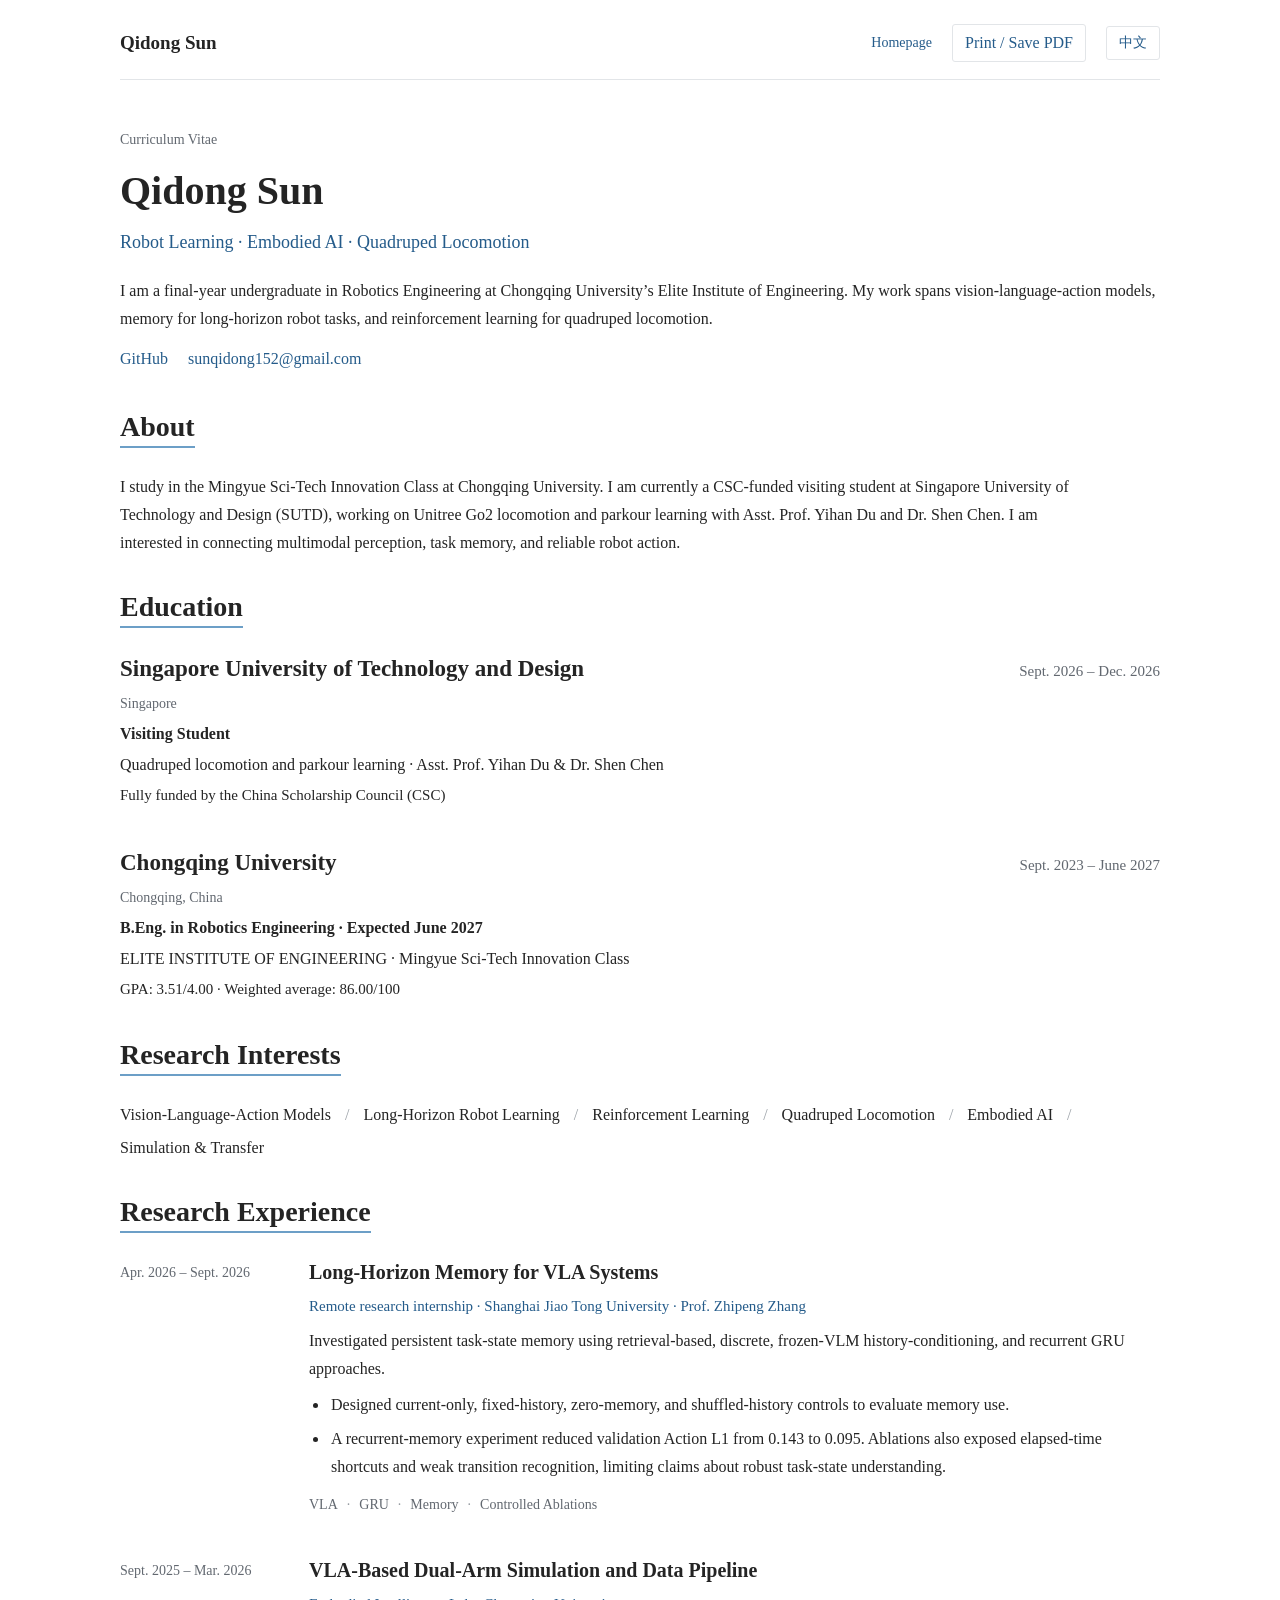
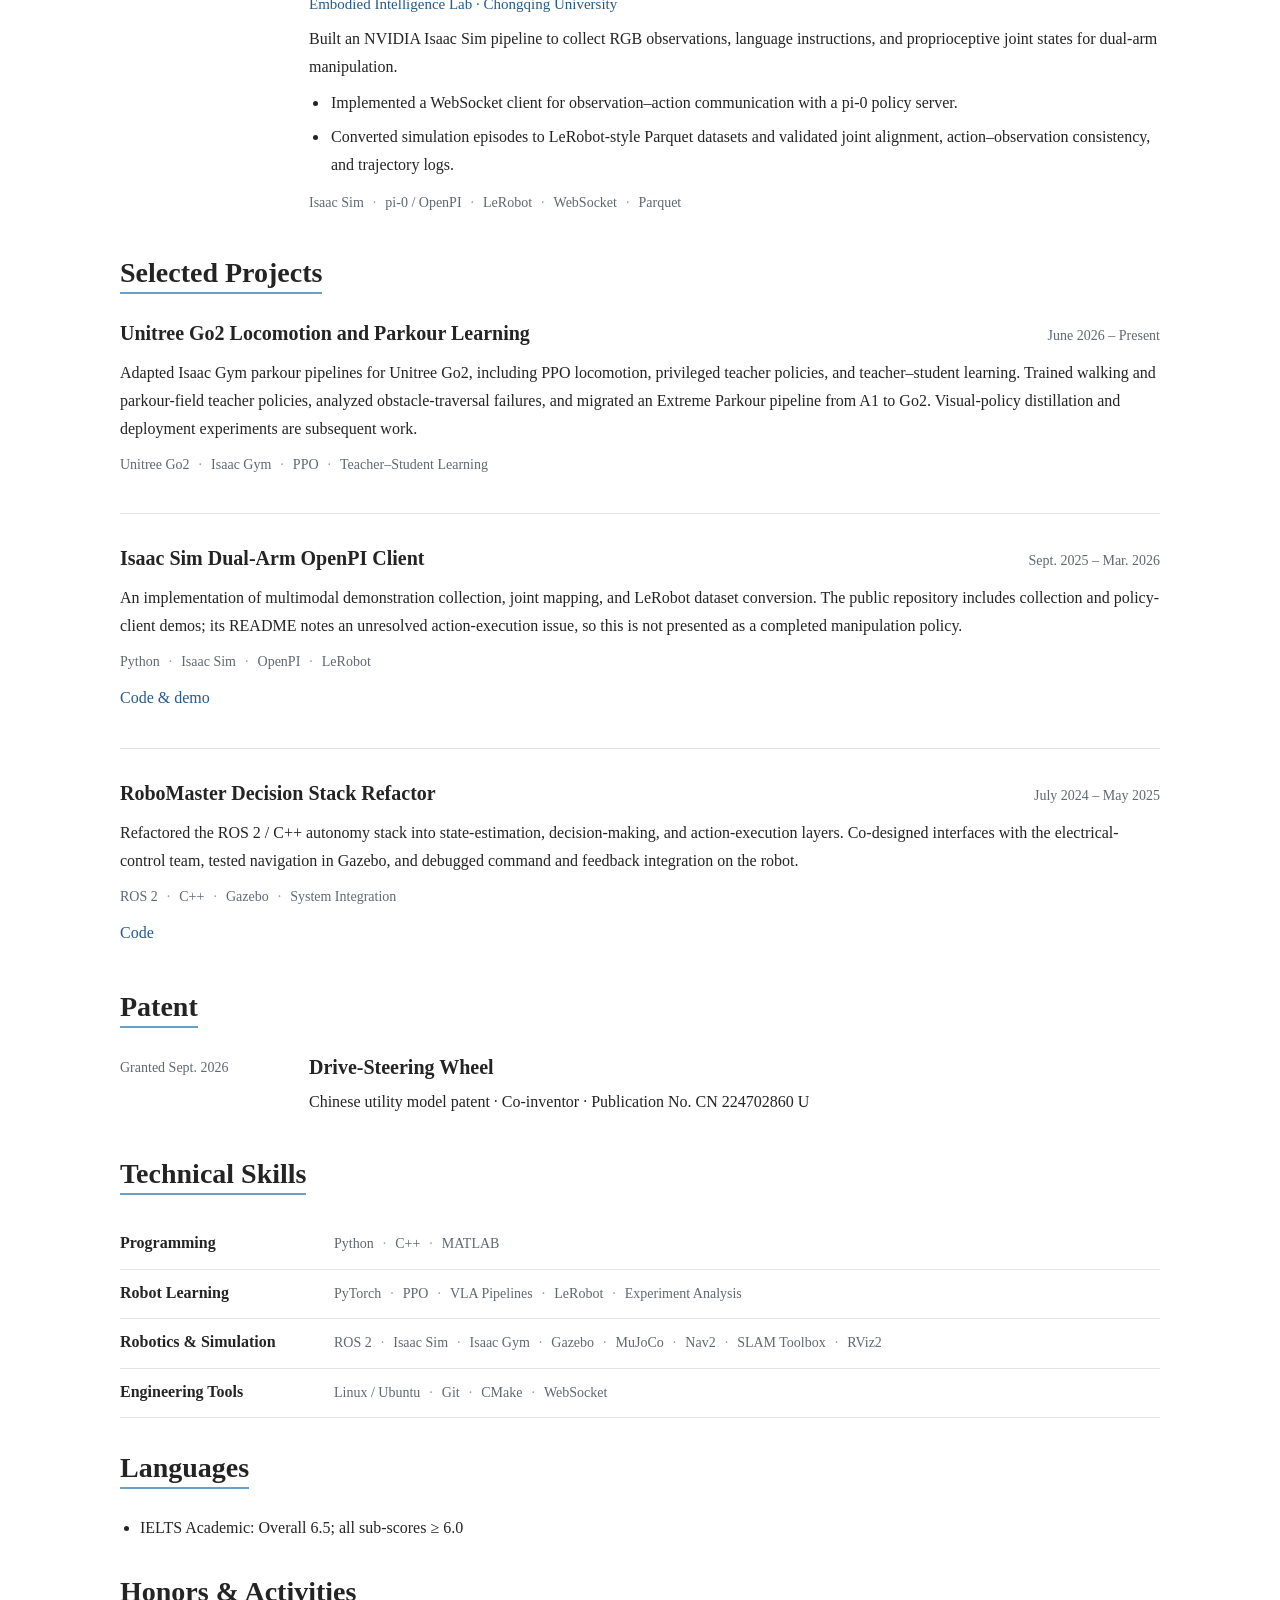
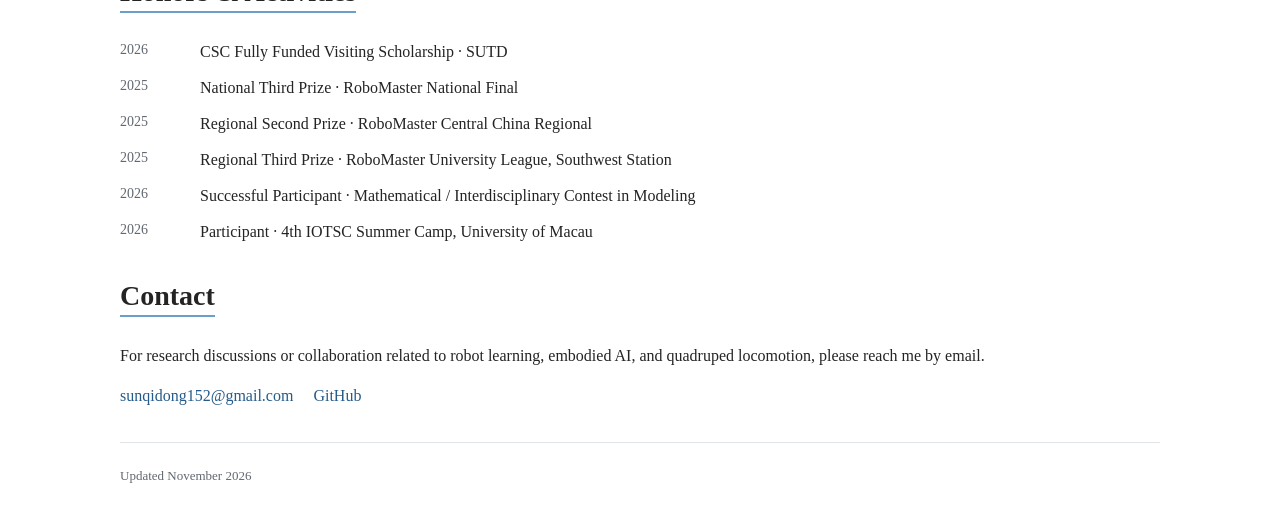
==== cv.html @ e9b8acc6 "Update academic portfolio and privacy-safe public CV" ====
<!doctype html>
<html lang="en">
  <head>
    <meta charset="utf-8" />
    <meta name="viewport" content="width=device-width, initial-scale=1" />
    <meta name="description" content="Qidong Sun — public curriculum vitae in robotics and robot learning." />
    <meta http-equiv="Content-Security-Policy" content="default-src 'self'; script-src 'self'; style-src 'self'; img-src 'self'; connect-src 'none'; object-src 'none'; base-uri 'self'; form-action 'none'" />
    <meta name="referrer" content="no-referrer" />
    <title>Qidong Sun | Curriculum Vitae</title>
    <link rel="stylesheet" href="styles.css?v=20261105" />
  </head>
  <body class="cv-page" data-view="cv">
    <!-- 公开版简历与首页共用 site-data.js，不读取申请文件夹里的任何文件。 -->
    <div class="page">
      <header class="topbar">
        <a class="site-title" href="index.html" id="site-title">Qidong Sun</a>
        <div class="nav-wrap">
          <nav id="main-nav" aria-label="Navigation"></nav>
          <button class="print-button" id="print-cv" type="button">Print / Save PDF</button>
          <button class="lang-toggle" id="lang-toggle" type="button" aria-label="切换为中文">中文</button>
        </div>
      </header>
      <main>
        <section class="hero" aria-labelledby="hero-name">
          <p class="small-label" id="hero-label"></p>
          <h1 id="hero-name">Qidong Sun</h1>
          <p class="subtitle" id="hero-subtitle"></p>
          <p id="hero-summary"></p>
          <p class="links" id="hero-links"></p>
        </section>
        <section id="about"><h2 data-section-title="about"></h2><p id="about-text"></p></section>
        <section id="education"><h2 data-section-title="education"></h2><div class="education-list" id="education-list"></div></section>
        <section id="interests"><h2 data-section-title="interests"></h2><div class="interest-list" id="interest-list"></div></section>
        <section id="research"><h2 data-section-title="research"></h2><div class="item-list" id="research-list"></div></section>
        <section id="projects"><h2 data-section-title="projects"></h2><div class="project-list" id="project-list"></div></section>
        <section id="patents"><h2 data-section-title="patents"></h2><div class="item-list" id="patent-list"></div></section>
        <section id="skills"><h2 data-section-title="skills"></h2><div id="skill-list"></div></section>
        <section id="certificates"><h2 data-section-title="certificates"></h2><ul class="plain-list" id="certificate-list"></ul></section>
        <section id="awards"><h2 data-section-title="awards"></h2><ul class="plain-list" id="award-list"></ul></section>
        <section id="contact"><h2 data-section-title="contact"></h2><p id="contact-text"></p><p class="links" id="contact-links"></p></section>
      </main>
      <footer><span id="footer-updated"></span></footer>
    </div>
    <noscript>This page needs JavaScript. Contact: sunqidong152@gmail.com</noscript>
    <script src="site-data.js?v=20261105"></script>
    <script src="script.js?v=20261105"></script>
  </body>
</html>
---- styles.css ----
/* 可修改：主色、文字色与页面宽度。延续简洁学术主页，不依赖外部字体服务。 */
:root {
  --text: #242424;
  --muted: #626870;
  --link: #245b8a;
  --line: #e2e5e8;
  --page-width: 1040px;
}
* { box-sizing: border-box; letter-spacing: 0; }
html { scroll-behavior: smooth; scroll-padding-top: 24px; }
body {
  margin: 0;
  background: #fff;
  color: var(--text);
  font-family: Georgia, "Times New Roman", "Noto Serif SC", "Songti SC", SimSun, serif;
  font-size: 16px;
  line-height: 1.75;
}
[hidden] { display: none !important; }
a { color: var(--link); text-decoration: none; text-underline-offset: 4px; }
a:hover { text-decoration: underline; }
a:focus-visible, button:focus-visible { outline: 2px solid var(--link); outline-offset: 5px; }
button { font: inherit; cursor: pointer; }
p, h1, h2, h3 { margin-top: 0; }
p { margin-bottom: 12px; }
h1 { margin-bottom: 12px; font-size: 40px; line-height: 1.2; font-weight: 600; }
h2 {
  display: table;
  margin-bottom: 25px;
  padding-bottom: 2px;
  border-bottom: 2px solid #6c9fc7;
  font-size: 28px;
  line-height: 1.25;
  font-weight: 600;
}
h3 { margin-bottom: 7px; font-size: 20px; line-height: 1.4; font-weight: 600; }
.page { width: min(var(--page-width), calc(100% - 48px)); margin: 0 auto; }
.topbar {
  display: flex;
  align-items: center;
  justify-content: space-between;
  gap: 24px;
  padding: 24px 0 17px;
  border-bottom: 1px solid var(--line);
}
.site-title { color: var(--text); font-weight: 600; font-size: 19px; white-space: nowrap; }
.nav-wrap, nav { display: flex; align-items: center; flex-wrap: wrap; }
.nav-wrap { justify-content: flex-end; gap: 20px; }
nav { gap: 16px; font-size: 14px; }
.lang-toggle {
  flex: 0 0 54px;
  min-width: 54px;
  height: 34px;
  padding: 2px 7px;
  background: #fff;
  border: 1px solid var(--line);
  border-radius: 3px;
  color: var(--link);
  font-size: 14px;
  line-height: 1;
}
.lang-toggle:hover { border-color: var(--link); }
main { padding-top: 48px; }
section { margin-bottom: 54px; }
.hero { padding-bottom: 6px; }
.hero.has-portrait { display: grid; grid-template-columns: 170px minmax(0, 1fr); gap: 36px; }
.hero-copy { max-width: 900px; }
.hero-copy > p:not(.small-label):not(.button-row) { max-width: 840px; }
.small-label { margin-bottom: 14px; color: var(--muted); font-size: 14px; }
.subtitle { color: var(--link); font-size: 18px; margin-bottom: 19px; }
.portrait { width: 170px; height: 205px; overflow: hidden; }
.portrait img { width: 100%; height: 100%; object-fit: cover; }
.button-row, .links { display: flex; flex-wrap: wrap; align-items: center; gap: 8px 20px; }
.button-row { margin: 18px 0 0; }
.button-row a { text-decoration: underline; }
.links { margin-bottom: 0; }
#about-text { max-width: 970px; }

/* 可修改：教育经历采用校徽在左、学校在右、日期靠右的布局。 */
.education-list { display: grid; gap: 36px; }
.education-item { display: grid; grid-template-columns: 126px minmax(0, 1fr); gap: 30px; }
.education-logo-set { display: flex; flex-direction: column; gap: 12px; align-items: center; padding-top: 6px; }
.education-logo { width: auto; height: auto; max-width: 124px; max-height: 102px; object-fit: contain; }
.education-logo + .education-logo { max-width: 68px; max-height: 68px; }
.education-main h3 { font-size: 23px; }
.education-main p { margin-bottom: 3px; }
.entry-heading { display: flex; align-items: baseline; justify-content: space-between; gap: 12px 24px; }
.entry-heading h3 { min-width: 0; }
.entry-heading > .education-time, .entry-heading > .item-time { flex-shrink: 0; }
.education-time { color: var(--muted); font-size: 15px; }
.education-degree { font-weight: 600; }
.education-note { font-size: 15px; }
.location { font-size: 14px; color: var(--muted); }
.interest-list { display: flex; flex-wrap: wrap; gap: 5px 0; }
.interest-list span { display: inline-block; }
.interest-list span:not(:last-child)::after { content: "/"; color: #9da3a9; margin: 0 14px; }
.item-list, .project-list { display: grid; gap: 30px; }
.text-item { display: grid; grid-template-columns: 165px minmax(0, 1fr); gap: 24px; }
.item-time, .list-time { color: var(--muted); font-size: 14px; }
.text-item > .item-time { padding-top: 3px; }
.text-item p { margin-bottom: 8px; }
.affiliation { color: var(--link); font-size: 15px; }
.highlights { margin: 8px 0 12px; padding-left: 20px; }
.highlights li { padding-left: 2px; margin-bottom: 6px; }
.project-item { padding-bottom: 26px; border-bottom: 1px solid var(--line); }
.project-item:last-child { padding-bottom: 0; border-bottom: 0; }
.project-item.has-media { display: grid; grid-template-columns: 220px minmax(0, 1fr); gap: 26px; }
.project-item.has-media .entry-heading { display: block; }
.project-media { width: 220px; aspect-ratio: 4 / 3; background: #f5f6f7; overflow: hidden; margin-top: 4px; }
.project-media img { width: 100%; height: 100%; object-fit: contain; }
.project-copy p { margin-bottom: 10px; }
.tech-list, .skill-row p { display: flex; flex-wrap: wrap; gap: 3px 0; }
.tech-list { margin-bottom: 9px; }
.tech-list span, .skill-row span { color: var(--muted); font-size: 14px; }
.tech-list span:not(:last-child)::after, .skill-row span:not(:last-child)::after { content: "·"; padding: 0 9px; color: #92989e; }
.skill-row { display: grid; grid-template-columns: 190px minmax(0, 1fr); gap: 24px; padding: 12px 0; border-bottom: 1px solid var(--line); }
.skill-row h3 { margin-bottom: 0; font-size: 16px; }
.skill-row p { margin-bottom: 0; }
.plain-list { margin: 0; padding-left: 20px; }
.plain-list li { margin-bottom: 8px; }
#award-list { padding-left: 0; list-style: none; }
#award-list li { display: grid; grid-template-columns: 64px minmax(0, 1fr); gap: 16px; }
footer { display: flex; flex-wrap: wrap; justify-content: space-between; gap: 12px; padding: 22px 0 30px; border-top: 1px solid var(--line); color: var(--muted); font-size: 13px; }
.skip-link { position: fixed; left: 12px; top: -90px; z-index: 10; background: #fff; padding: 10px 16px; border: 1px solid var(--link); }
.skip-link:focus { top: 10px; }
.reveal { opacity: 0; transform: translateY(10px); transition: opacity 450ms ease, transform 450ms ease; }
.reveal.is-visible { opacity: 1; transform: none; }

/* 公开简历与首页共用内容，打印时隐藏导航和按钮。 */
.cv-page .hero { margin-bottom: 30px; }
.cv-page section { margin-bottom: 32px; }
.cv-page .print-button { border: 1px solid var(--line); background: #fff; padding: 4px 12px; border-radius: 3px; color: var(--link); }
.cv-page .education-item { grid-template-columns: 1fr; }
.cv-page .education-logo-set { display: none; }
.cv-page .project-item.has-media { display: block; }
.cv-page .project-media { display: none; }

@media (max-width: 1000px) {
  .entry-heading { flex-wrap: wrap; gap: 0 20px; }
  .entry-heading > .education-time { width: 100%; margin-bottom: 6px; }
}
@media (max-width: 760px) {
  .page { width: calc(100% - 36px); }
  .topbar { align-items: flex-start; flex-wrap: wrap; gap: 14px; padding-top: 20px; }
  .nav-wrap { width: 100%; justify-content: space-between; flex-wrap: nowrap; gap: 16px; align-items: flex-start; }
  nav { gap: 8px 14px; font-size: 14px; }
  main { padding-top: 32px; }
  section { margin-bottom: 40px; }
  h1 { font-size: 34px; }
  h2 { font-size: 26px; margin-bottom: 22px; }
  h3 { font-size: 19px; }
  .hero.has-portrait { grid-template-columns: 1fr; gap: 24px; }
  .portrait { width: 140px; height: 170px; }
  .subtitle { font-size: 17px; }
  .education-item { grid-template-columns: 76px minmax(0, 1fr); gap: 17px; }
  .education-logo { max-width: 74px; max-height: 78px; }
  .education-logo + .education-logo { max-width: 52px; max-height: 52px; }
  .education-main h3 { font-size: 21px; }
  .education-time { font-size: 14px; }
  .text-item { grid-template-columns: 1fr; gap: 2px; }
  .text-item > .item-time { margin-bottom: 3px; }
  .project-item.has-media { grid-template-columns: 1fr; gap: 18px; }
  .project-media { width: min(100%, 360px); }
  .skill-row { grid-template-columns: 1fr; gap: 3px; }
  .entry-heading { display: block; }
  .entry-heading h3 { margin-bottom: 4px; }
  .cv-page .nav-wrap { flex-wrap: wrap; }
}
@media (prefers-reduced-motion: reduce) {
  html { scroll-behavior: auto; }
  *, *::before, *::after { animation: none !important; transition: none !important; }
  .reveal { opacity: 1; transform: none; }
}
@media print {
  @page { margin: 16mm; }
  body { font-size: 10pt; line-height: 1.45; }
  .page { width: 100%; }
  .topbar, .skip-link, .print-button, .project-media, .portrait, footer, #contact { display: none !important; }
  main { padding: 0; }
  section, .cv-page section { margin-bottom: 18px; }
  h1 { font-size: 23pt; }
  h2 { font-size: 15pt; margin-bottom: 12px; break-after: avoid; }
  h3, .education-main h3 { font-size: 12pt; break-after: avoid; }
  .hero { margin-bottom: 16px; }
  .reveal { opacity: 1; transform: none; }
  .education-item, .project-item.has-media { display: block; }
  .education-logo-set { display: none; }
  .item-time, .list-time, .tech-list span, .skill-row span { font-size: 9pt; }
  .education-time { font-size: 10pt; }
  .text-item { grid-template-columns: 125px minmax(0, 1fr); gap: 16px; }
  .education-item, .project-item, .text-item, .skill-row, li { break-inside: avoid; }
  a { color: inherit; }
}
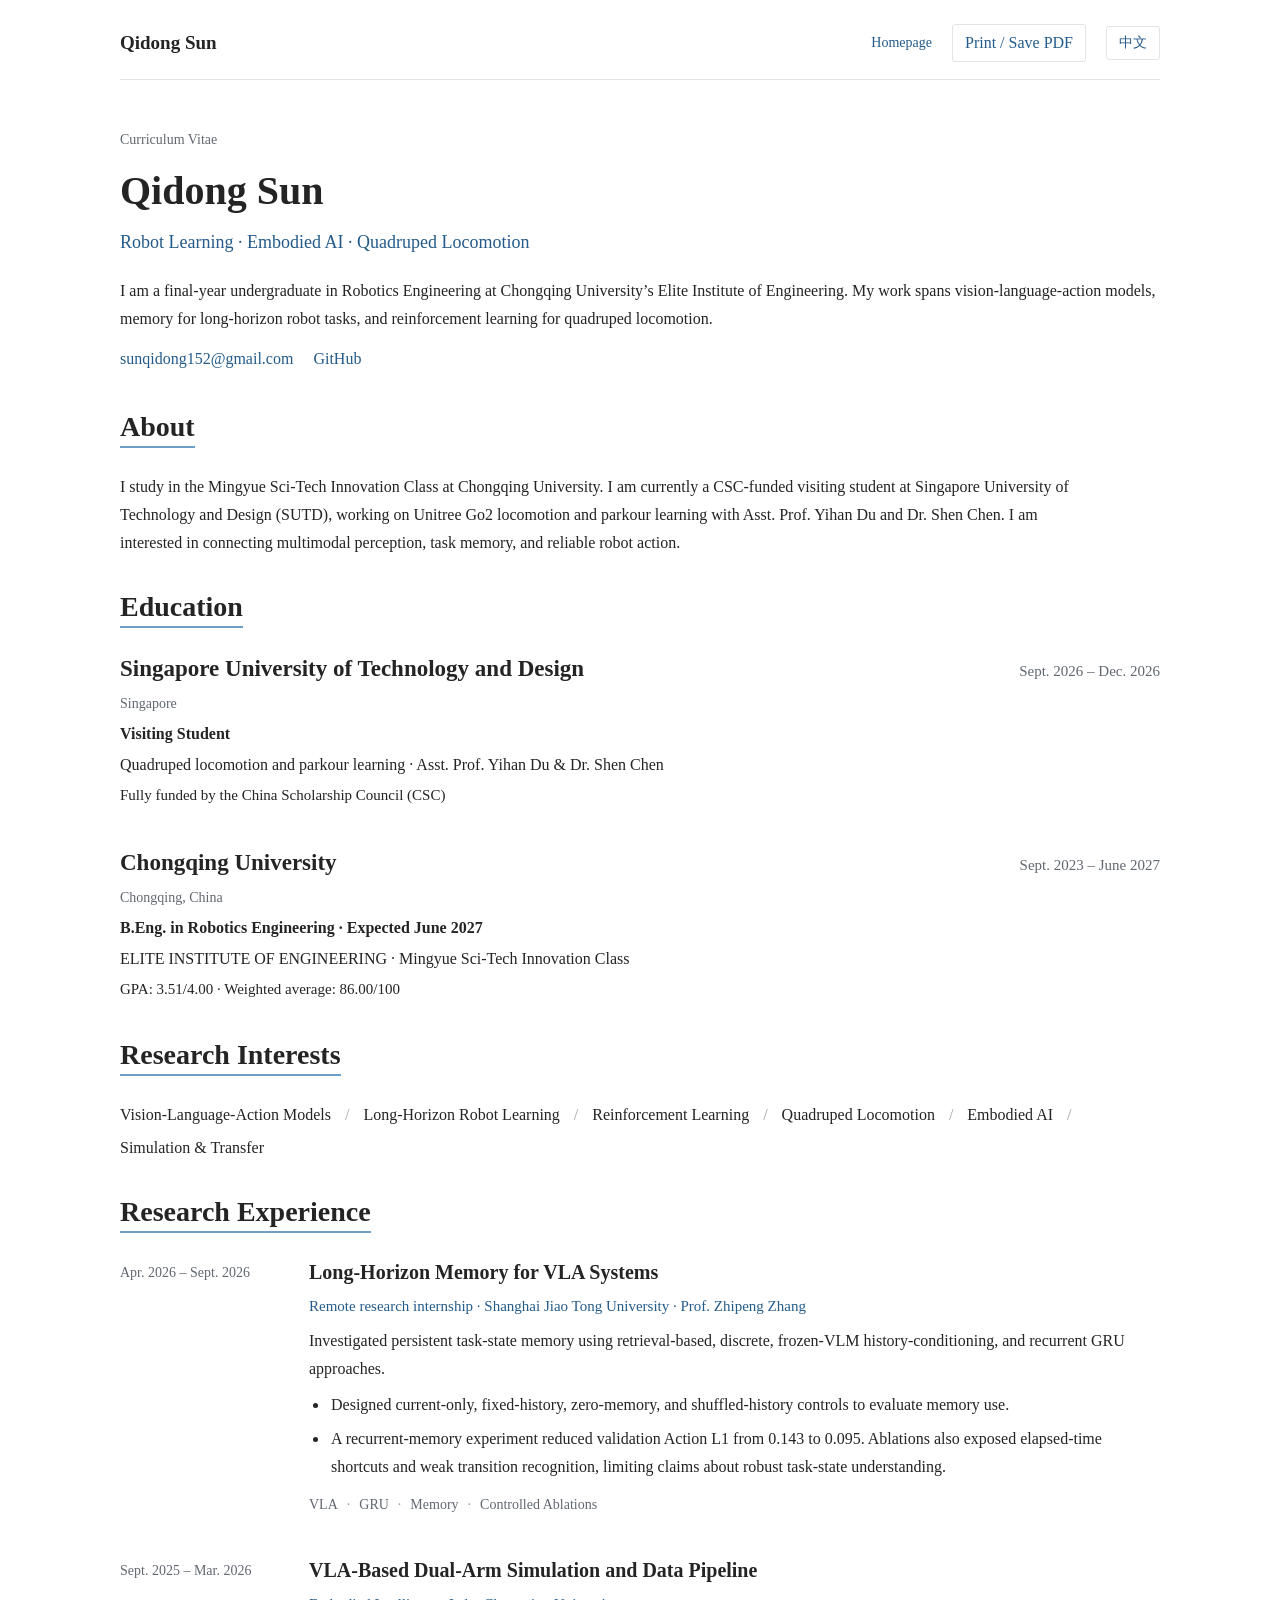
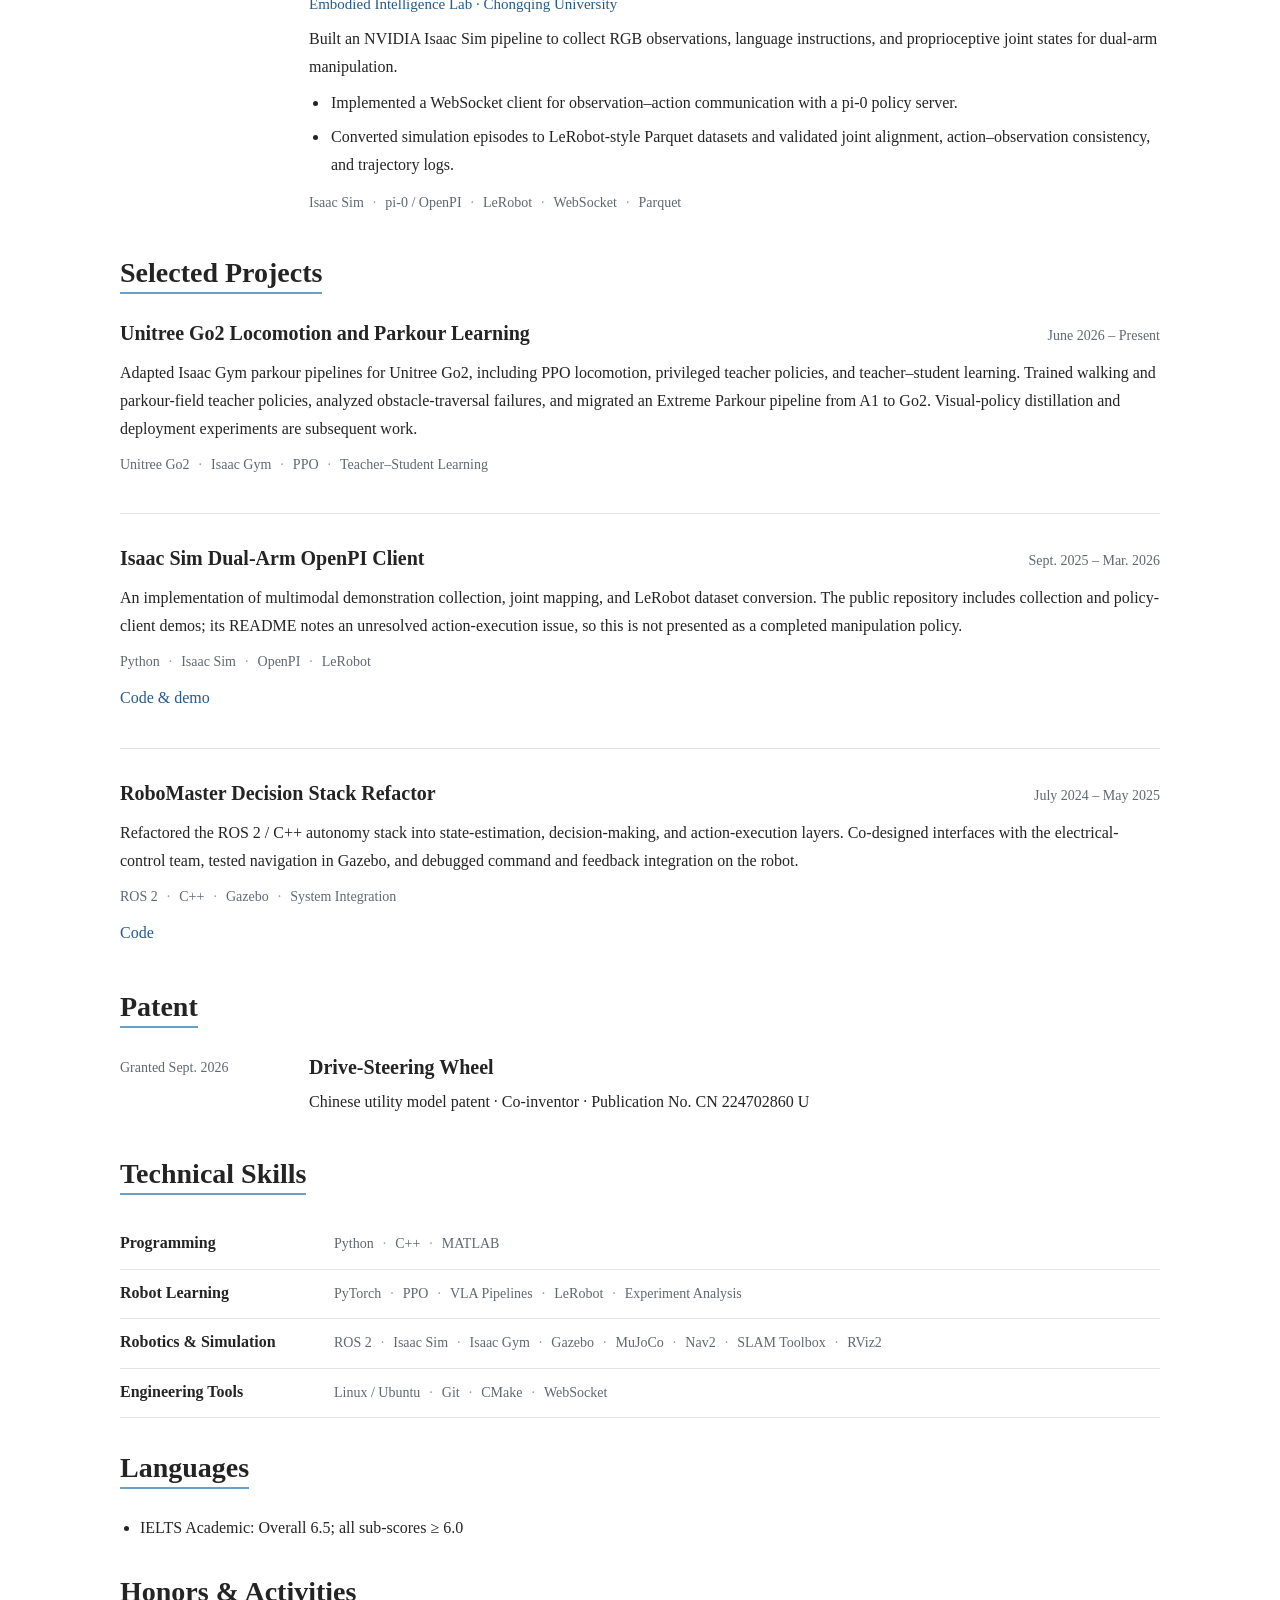
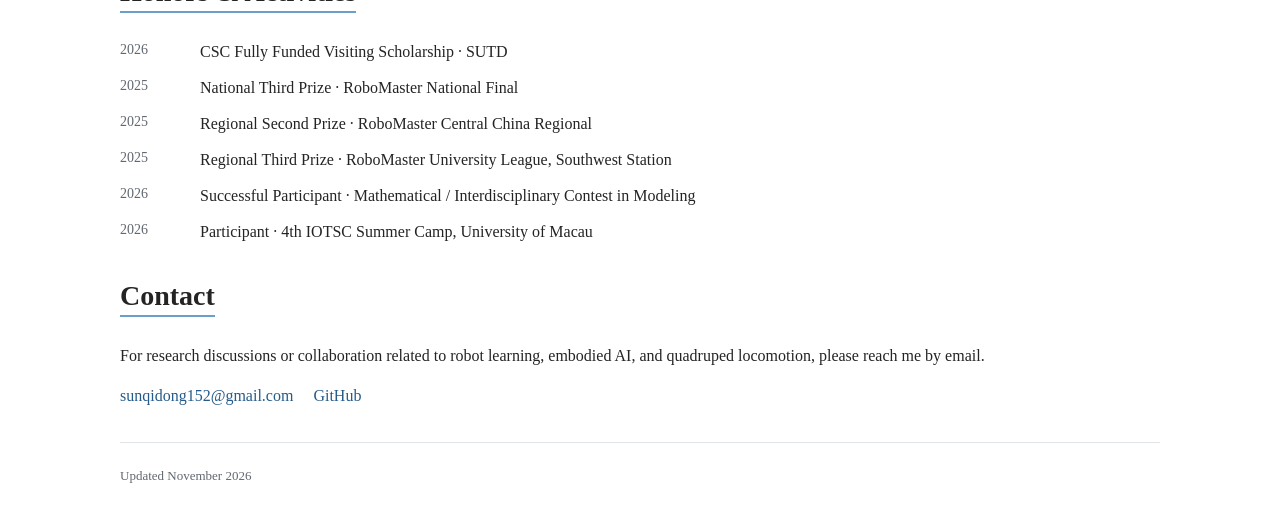
==== commit 31c4e10d: "Redesign homepage with academic sidebar layout" ====
--- a/cv.html
+++ b/cv.html
@@ -7,7 +7,7 @@
     <meta http-equiv="Content-Security-Policy" content="default-src 'self'; script-src 'self'; style-src 'self'; img-src 'self'; connect-src 'none'; object-src 'none'; base-uri 'self'; form-action 'none'" />
     <meta name="referrer" content="no-referrer" />
     <title>Qidong Sun | Curriculum Vitae</title>
-    <link rel="stylesheet" href="styles.css?v=20261105" />
+    <link rel="stylesheet" href="styles.css?v=academic-1" />
   </head>
   <body class="cv-page" data-view="cv">
     <!-- 公开版简历与首页共用 site-data.js，不读取申请文件夹里的任何文件。 -->
@@ -42,7 +42,7 @@
       <footer><span id="footer-updated"></span></footer>
     </div>
     <noscript>This page needs JavaScript. Contact: sunqidong152@gmail.com</noscript>
-    <script src="site-data.js?v=20261105"></script>
-    <script src="script.js?v=20261105"></script>
+    <script src="site-data.js?v=academic-1"></script>
+    <script src="script.js?v=academic-1"></script>
   </body>
 </html>
--- a/styles.css
+++ b/styles.css
@@ -63,16 +63,11 @@
 main { padding-top: 48px; }
 section { margin-bottom: 54px; }
 .hero { padding-bottom: 6px; }
-.hero.has-portrait { display: grid; grid-template-columns: 170px minmax(0, 1fr); gap: 36px; }
-.hero-copy { max-width: 900px; }
-.hero-copy > p:not(.small-label):not(.button-row) { max-width: 840px; }
 .small-label { margin-bottom: 14px; color: var(--muted); font-size: 14px; }
 .subtitle { color: var(--link); font-size: 18px; margin-bottom: 19px; }
-.portrait { width: 170px; height: 205px; overflow: hidden; }
+.portrait { width: 128px; height: 128px; border-radius: 50%; overflow: hidden; }
 .portrait img { width: 100%; height: 100%; object-fit: cover; }
-.button-row, .links { display: flex; flex-wrap: wrap; align-items: center; gap: 8px 20px; }
-.button-row { margin: 18px 0 0; }
-.button-row a { text-decoration: underline; }
+.links { display: flex; flex-wrap: wrap; align-items: center; gap: 8px 20px; }
 .links { margin-bottom: 0; }
 #about-text { max-width: 970px; }
 
@@ -81,7 +76,6 @@
 .education-item { display: grid; grid-template-columns: 126px minmax(0, 1fr); gap: 30px; }
 .education-logo-set { display: flex; flex-direction: column; gap: 12px; align-items: center; padding-top: 6px; }
 .education-logo { width: auto; height: auto; max-width: 124px; max-height: 102px; object-fit: contain; }
-.education-logo + .education-logo { max-width: 68px; max-height: 68px; }
 .education-main h3 { font-size: 23px; }
 .education-main p { margin-bottom: 3px; }
 .entry-heading { display: flex; align-items: baseline; justify-content: space-between; gap: 12px 24px; }
@@ -149,12 +143,9 @@
   h1 { font-size: 34px; }
   h2 { font-size: 26px; margin-bottom: 22px; }
   h3 { font-size: 19px; }
-  .hero.has-portrait { grid-template-columns: 1fr; gap: 24px; }
-  .portrait { width: 140px; height: 170px; }
   .subtitle { font-size: 17px; }
   .education-item { grid-template-columns: 76px minmax(0, 1fr); gap: 17px; }
   .education-logo { max-width: 74px; max-height: 78px; }
-  .education-logo + .education-logo { max-width: 52px; max-height: 52px; }
   .education-main h3 { font-size: 21px; }
   .education-time { font-size: 14px; }
   .text-item { grid-template-columns: 1fr; gap: 2px; }
@@ -166,6 +157,146 @@
   .entry-heading h3 { margin-bottom: 4px; }
   .cv-page .nav-wrap { flex-wrap: wrap; }
 }
+
+/* 首页采用资料栏与正文双栏；简历继续使用单栏打印排版。 */
+.home-page {
+  --page-width: 1160px;
+  --surface: #fff;
+  --footer: #f5f7f7;
+  --text: #252b30;
+  --muted: #555f66;
+  --link: #176478;
+  --line: #e0e5e7;
+  --accent: #378396;
+  background: var(--surface);
+  font-family: -apple-system, BlinkMacSystemFont, "Segoe UI", "Noto Sans SC", "Microsoft YaHei", sans-serif;
+  line-height: 1.68;
+}
+[data-theme="dark"] .home-page {
+  color-scheme: dark;
+  --surface: #242729;
+  --footer: #292d2f;
+  --text: #edf0f1;
+  --muted: #b8c0c4;
+  --link: #9edbe5;
+  --line: #454b4e;
+  --accent: #79c6d2;
+}
+.site-header { border-bottom: 1px solid var(--line); }
+.site-header .topbar {
+  display: grid;
+  grid-template-columns: 184px minmax(0, 1fr) auto;
+  align-items: center;
+  gap: 26px;
+  padding: 14px 0;
+  border: 0;
+}
+.site-header .site-title { font-size: 17px; font-weight: 750; }
+.site-header nav { gap: 6px 20px; font-size: 14px; }
+.site-header nav a { color: var(--muted); padding-block: 4px; }
+.site-header nav a:hover { color: var(--link); }
+.site-header .nav-wrap { width: auto; flex-direction: row; align-items: center; gap: 6px; }
+.site-header .lang-toggle,
+.theme-toggle {
+  display: inline-grid;
+  place-items: center;
+  height: 36px;
+  background: transparent;
+  color: var(--muted);
+  border: 1px solid transparent;
+  border-radius: 4px;
+}
+.site-header .lang-toggle { min-width: 48px; flex-basis: 48px; }
+.theme-toggle { width: 36px; padding: 0; }
+.site-header .lang-toggle:hover, .theme-toggle:hover { color: var(--link); border-color: var(--line); }
+.site-layout {
+  display: grid;
+  grid-template-columns: 184px minmax(0, 1fr);
+  gap: 54px;
+  align-items: start;
+  padding-top: 42px;
+}
+.site-layout > main { min-width: 0; padding-top: 0; }
+.profile {
+  position: sticky;
+  top: 28px;
+  padding: 0 16px 0 0;
+  color: var(--muted);
+  font-size: 14px;
+  overflow-wrap: anywhere;
+}
+.profile::before { content: ""; display: block; width: 30px; height: 3px; margin-bottom: 16px; background: var(--accent); }
+.profile .portrait { margin-bottom: 14px; }
+.profile-name { margin: 0 0 6px; color: var(--text); font-size: 23px; line-height: 1.25; font-weight: 750; }
+.profile-alternate { margin-bottom: 10px; font-size: 14px; }
+.profile-role { margin: 0 0 4px; line-height: 1.45; }
+.profile-school { margin: 0; font-weight: 650; color: var(--text); }
+.profile-visit { margin: 12px 0 0; color: var(--link); font-size: 13px; }
+.profile-links { display: flex; flex-direction: column; align-items: flex-start; gap: 9px; margin-top: 19px; padding-top: 15px; border-top: 1px solid var(--line); }
+.profile-links a { display: inline-flex; align-items: center; gap: 9px; color: var(--text); }
+.profile-links a:hover { color: var(--link); }
+.profile-links svg { flex: none; color: var(--muted); }
+.home-page main > section { margin-bottom: 38px; }
+.home-page .intro { margin-bottom: 32px; }
+.home-page h1 { font-size: 33px; line-height: 1.16; font-weight: 750; margin-bottom: 12px; }
+.home-page h2 {
+  display: block;
+  padding-bottom: 9px;
+  margin-bottom: 19px;
+  border-bottom: 1px solid var(--line);
+  font-size: 24px;
+  font-weight: 720;
+}
+.home-page h3 { font-size: 18px; font-weight: 700; }
+.home-page .subtitle { margin-bottom: 14px; color: var(--link); font-size: 15px; font-weight: 650; }
+.home-page #about-text { margin-bottom: 0; }
+.home-page .education-list { gap: 20px; }
+.home-page .education-item { grid-template-columns: 94px minmax(0, 1fr); gap: 21px; }
+.home-page .education-logo-set { display: block; padding-top: 0; }
+.home-page .education-logo {
+  display: block;
+  width: 94px;
+  height: 48px;
+  object-fit: contain;
+  background: #fff;
+  border-radius: 4px;
+}
+.home-page .education-main h3 { font-size: 17px; margin-bottom: 3px; }
+.home-page .education-time { font-size: 13px; }
+.home-page .location { font-size: 13px; }
+.home-page .education-main > p:not(.location) { font-size: 14px; }
+.home-page .item-list, .home-page .project-list { gap: 20px; }
+.home-page .project-item { padding-bottom: 20px; }
+.home-page .project-item:last-child { padding-bottom: 0; }
+.home-page .text-item { grid-template-columns: 144px minmax(0, 1fr); gap: 19px; }
+.home-page .interest-list { font-size: 14px; }
+.site-footer { display: block; padding: 0; background: var(--footer); }
+.footer-inner { display: flex; flex-wrap: wrap; justify-content: space-between; gap: 8px 24px; padding-block: 18px; }
+.home-page .skip-link { background: var(--surface); }
+
+@media (max-width: 920px) {
+  .site-header .topbar { grid-template-columns: auto minmax(0, 1fr) auto; gap: 18px; }
+  .site-header nav { gap: 4px 14px; }
+  .site-layout { grid-template-columns: 160px minmax(0, 1fr); gap: 32px; }
+}
+@media (max-width: 760px) {
+  .site-header .topbar { grid-template-columns: minmax(0, 1fr) auto; row-gap: 8px; padding: 10px 0 12px; }
+  .site-header nav { grid-row: 2; grid-column: 1 / -1; }
+  .site-header .nav-wrap { grid-row: 1; grid-column: 2; }
+  .site-layout { grid-template-columns: minmax(0, 1fr); gap: 26px; padding-top: 23px; }
+  .profile { position: static; padding: 0 0 17px; border-bottom: 1px solid var(--line); }
+  .profile::before { margin-bottom: 11px; }
+  .profile-name { font-size: 22px; }
+  .profile-visit { margin-top: 6px; }
+  .profile-links { flex-direction: row; flex-wrap: wrap; gap: 8px 18px; border: 0; padding: 0; margin-top: 12px; }
+  .home-page h1 { font-size: 28px; }
+  .home-page h2 { font-size: 21px; }
+  .home-page .education-item { grid-template-columns: 64px minmax(0, 1fr); gap: 13px; }
+  .home-page .education-logo { width: 64px; height: 40px; }
+  .home-page .text-item { grid-template-columns: minmax(0, 1fr); gap: 2px; }
+  .footer-inner { flex-direction: column; }
+}
+
 @media (prefers-reduced-motion: reduce) {
   html { scroll-behavior: auto; }
   *, *::before, *::after { animation: none !important; transition: none !important; }
@@ -175,7 +306,8 @@
   @page { margin: 16mm; }
   body { font-size: 10pt; line-height: 1.45; }
   .page { width: 100%; }
-  .topbar, .skip-link, .print-button, .project-media, .portrait, footer, #contact { display: none !important; }
+  .topbar, .skip-link, .print-button, .project-media, .portrait, .profile, footer, #contact { display: none !important; }
+  .site-layout { display: block; padding: 0; }
   main { padding: 0; }
   section, .cv-page section { margin-bottom: 18px; }
   h1 { font-size: 23pt; }
